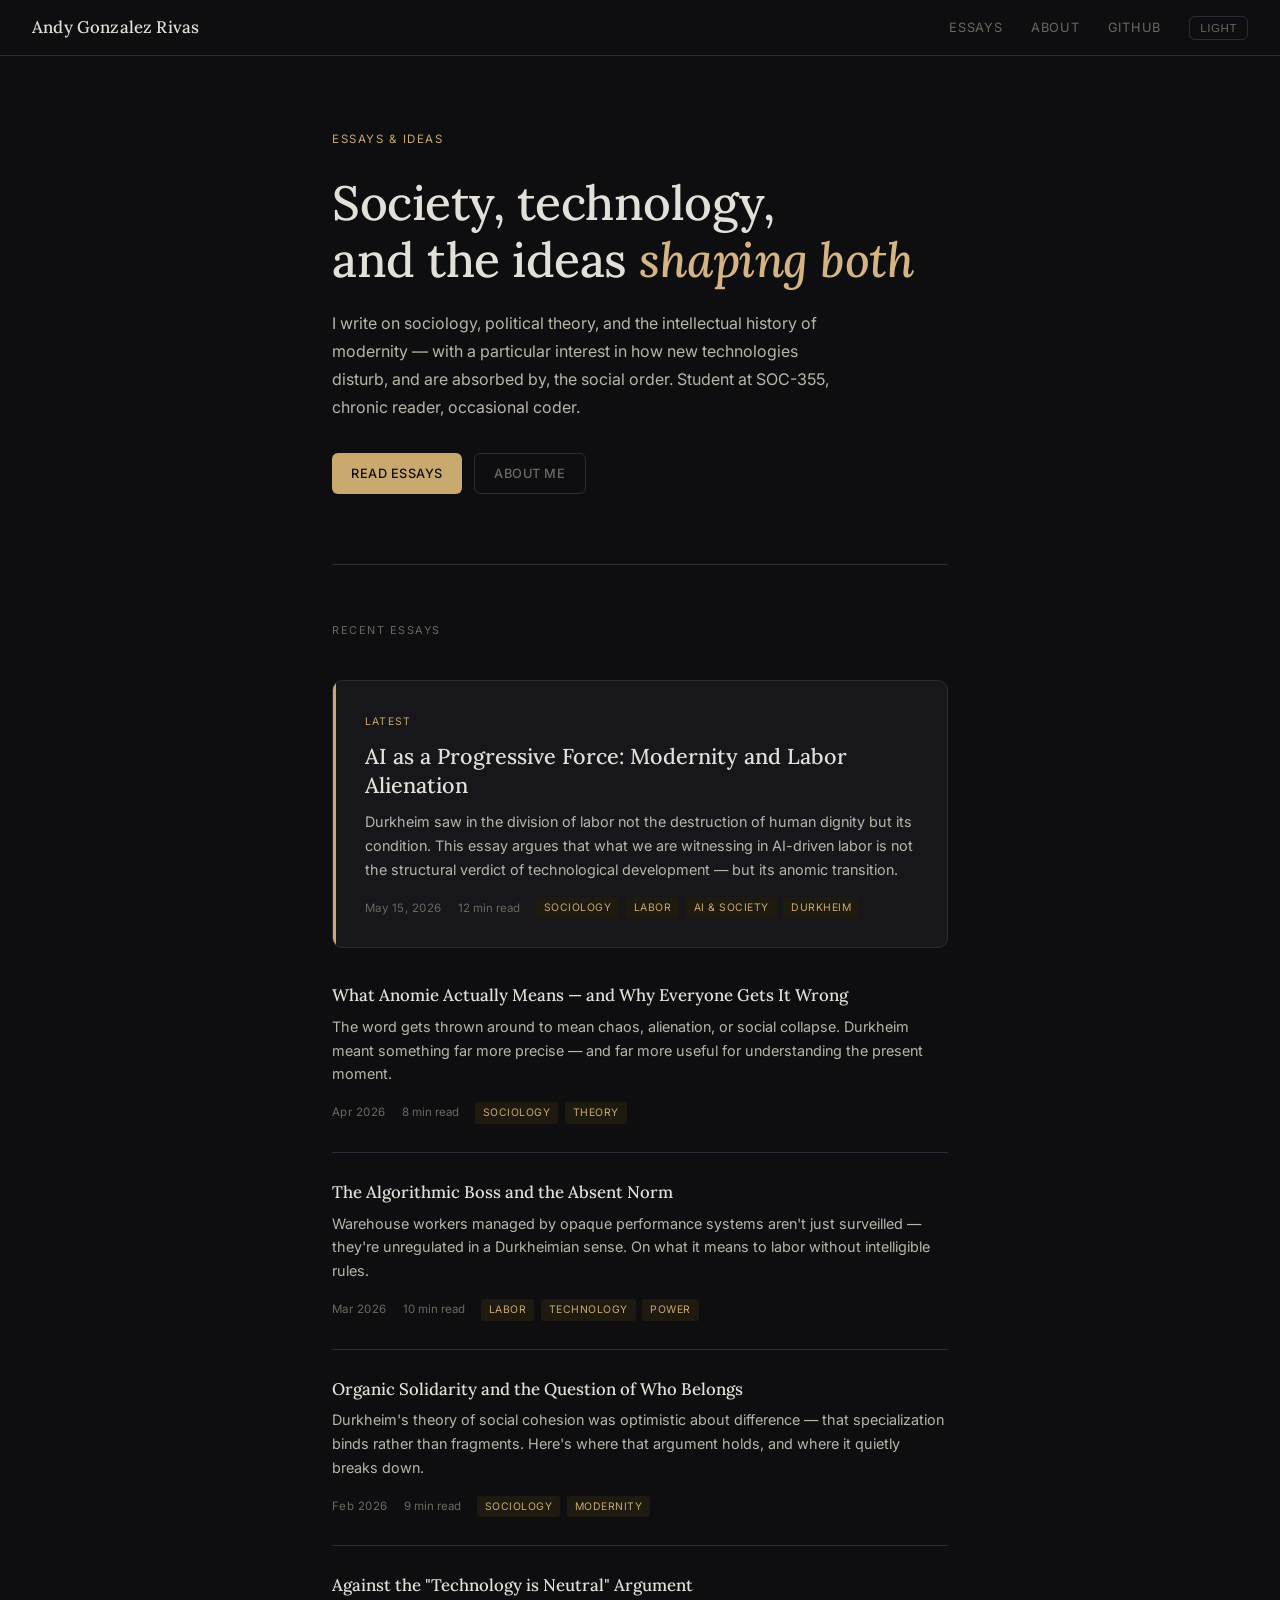
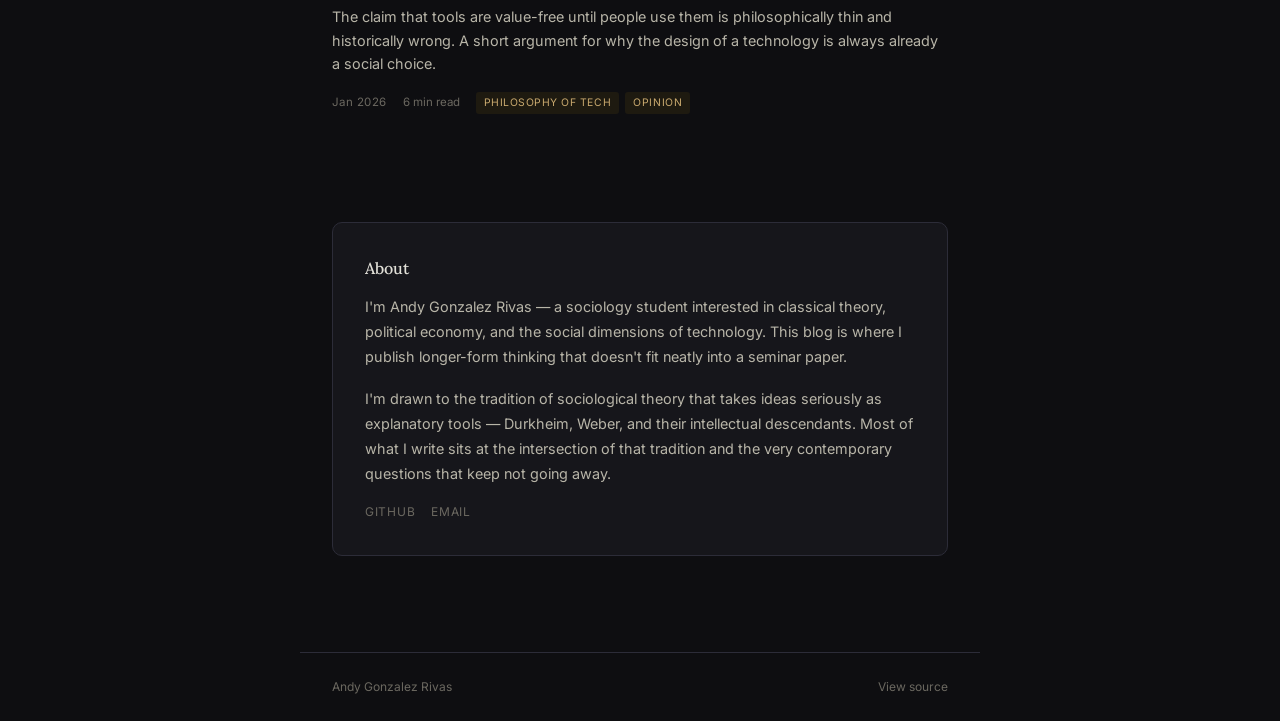
==== index.html @ 75cebf45 "Redesign: editorial humanities aesthetic with Lora serif, reading times, and updated content" ====
<!DOCTYPE html>
<html lang="en" data-theme="dark">
<head>
  <meta charset="UTF-8" />
  <meta name="viewport" content="width=device-width, initial-scale=1.0" />
  <title>Andy Gonzalez Rivas</title>
  <link rel="preconnect" href="https://fonts.googleapis.com" />
  <link href="https://fonts.googleapis.com/css2?family=Lora:ital,wght@0,400;0,500;0,600;1,400;1,500&family=Inter:wght@300;400;500;600&family=JetBrains+Mono:wght@400;500&display=swap" rel="stylesheet" />
  <style>
    :root[data-theme="dark"] {
      --bg: #0e0e11;
      --bg2: #16161b;
      --bg3: #1e1e25;
      --border: #2c2c38;
      --text: #e2e0d8;
      --text-secondary: #b8b5a8;
      --muted: #6b6860;
      --accent: #c9a96e;
      --accent2: #d4b483;
      --tag-bg: #1e1a10;
      --tag-text: #c9a96e;
      --pullquote-border: #c9a96e;
    }
    :root[data-theme="light"] {
      --bg: #f7f5f0;
      --bg2: #ffffff;
      --bg3: #eeebe4;
      --border: #dedad0;
      --text: #1a1814;
      --text-secondary: #4a4640;
      --muted: #9a9488;
      --accent: #8b6914;
      --accent2: #a07c1e;
      --tag-bg: #f0e8d4;
      --tag-text: #8b6914;
      --pullquote-border: #8b6914;
    }

    *, *::before, *::after { box-sizing: border-box; margin: 0; padding: 0; }
    html { scroll-behavior: smooth; }

    body {
      background: var(--bg);
      color: var(--text);
      font-family: 'Inter', sans-serif;
      font-size: 15px;
      line-height: 1.7;
      transition: background 0.3s, color 0.3s;
    }

    a { color: var(--accent); text-decoration: none; }
    a:hover { text-decoration: underline; }

    /* NAV */
    nav {
      position: fixed; top: 0; left: 0; right: 0; z-index: 100;
      display: flex; align-items: center; justify-content: space-between;
      padding: 0 2rem;
      height: 56px;
      background: var(--bg);
      border-bottom: 1px solid var(--border);
    }
    .nav-logo {
      font-family: 'Lora', serif;
      font-size: 1.05rem;
      font-weight: 500;
      color: var(--text);
      letter-spacing: 0.01em;
    }
    .nav-links {
      display: flex; align-items: center; gap: 1.75rem;
    }
    .nav-links a {
      color: var(--muted);
      font-size: 0.8rem;
      letter-spacing: 0.06em;
      text-transform: uppercase;
      transition: color 0.2s;
    }
    .nav-links a:hover { color: var(--text); text-decoration: none; }
    .theme-toggle {
      background: none;
      border: 1px solid var(--border);
      color: var(--muted);
      border-radius: 6px;
      padding: 5px 10px;
      cursor: pointer;
      font-size: 0.72rem;
      letter-spacing: 0.05em;
      text-transform: uppercase;
      transition: all 0.2s;
    }
    .theme-toggle:hover { color: var(--text); border-color: var(--accent); }

    /* HERO */
    .hero {
      max-width: 680px;
      margin: 0 auto;
      padding: 130px 2rem 70px;
    }
    .hero-kicker {
      font-size: 0.72rem;
      letter-spacing: 0.14em;
      text-transform: uppercase;
      color: var(--accent);
      margin-bottom: 1.5rem;
    }
    .hero h1 {
      font-family: 'Lora', serif;
      font-size: clamp(2rem, 4.5vw, 3rem);
      font-weight: 500;
      line-height: 1.2;
      letter-spacing: -0.01em;
      margin-bottom: 1.25rem;
      color: var(--text);
    }
    .hero h1 em {
      font-style: italic;
      color: var(--accent2);
    }
    .hero-bio {
      font-size: 1rem;
      color: var(--text-secondary);
      line-height: 1.75;
      max-width: 520px;
      margin-bottom: 2rem;
    }
    .hero-actions { display: flex; gap: 0.75rem; flex-wrap: wrap; }
    .btn {
      display: inline-flex; align-items: center; gap: 0.4rem;
      padding: 0.55rem 1.2rem;
      border-radius: 6px;
      font-size: 0.8rem;
      font-weight: 500;
      letter-spacing: 0.04em;
      cursor: pointer;
      transition: all 0.2s;
      border: none;
      text-transform: uppercase;
    }
    .btn-primary {
      background: var(--accent);
      color: var(--bg);
    }
    .btn-primary:hover { opacity: 0.88; text-decoration: none; color: var(--bg); }
    .btn-ghost {
      background: transparent;
      color: var(--muted);
      border: 1px solid var(--border);
    }
    .btn-ghost:hover { color: var(--text); border-color: var(--accent); text-decoration: none; }

    /* RULE */
    .rule {
      max-width: 680px;
      margin: 0 auto;
      padding: 0 2rem;
    }
    .rule hr {
      border: none;
      border-top: 1px solid var(--border);
    }

    /* POSTS */
    .posts-section {
      max-width: 680px;
      margin: 0 auto;
      padding: 3.5rem 2rem 5rem;
    }
    .section-label {
      font-size: 0.68rem;
      letter-spacing: 0.14em;
      text-transform: uppercase;
      color: var(--muted);
      margin-bottom: 2.5rem;
    }

    /* FEATURED */
    .featured-post {
      border: 1px solid var(--border);
      border-radius: 10px;
      background: var(--bg2);
      padding: 2rem 2rem 1.75rem;
      margin-bottom: 0.5rem;
      position: relative;
      overflow: hidden;
      cursor: pointer;
      transition: border-color 0.2s;
    }
    .featured-post::after {
      content: '';
      position: absolute;
      left: 0; top: 0; bottom: 0;
      width: 3px;
      background: var(--accent);
      border-radius: 2px 0 0 2px;
    }
    .featured-post:hover { border-color: var(--accent); }
    .featured-kicker {
      font-size: 0.65rem;
      letter-spacing: 0.12em;
      text-transform: uppercase;
      color: var(--accent);
      margin-bottom: 0.75rem;
    }
    .featured-post .post-title {
      font-family: 'Lora', serif;
      font-size: 1.35rem;
      font-weight: 500;
      line-height: 1.35;
      color: var(--text);
      margin-bottom: 0.6rem;
    }
    .featured-post:hover .post-title { color: var(--accent2); }
    .post-excerpt {
      font-size: 0.9rem;
      color: var(--text-secondary);
      line-height: 1.65;
      margin-bottom: 1rem;
    }
    .post-meta {
      display: flex;
      align-items: center;
      gap: 1rem;
      flex-wrap: wrap;
    }
    .post-date {
      font-size: 0.72rem;
      color: var(--muted);
      letter-spacing: 0.04em;
    }
    .post-read-time {
      font-size: 0.72rem;
      color: var(--muted);
    }
    .post-tags { display: flex; gap: 0.4rem; flex-wrap: wrap; }
    .tag {
      font-size: 0.65rem;
      background: var(--tag-bg);
      color: var(--tag-text);
      padding: 2px 8px;
      border-radius: 3px;
      letter-spacing: 0.05em;
      text-transform: uppercase;
    }

    /* POST LIST */
    .post-list { display: flex; flex-direction: column; }
    .post-item {
      padding: 1.75rem 0;
      border-bottom: 1px solid var(--border);
      cursor: pointer;
      transition: none;
    }
    .post-item:last-child { border-bottom: none; }
    .post-item .post-title {
      font-family: 'Lora', serif;
      font-size: 1.05rem;
      font-weight: 500;
      color: var(--text);
      line-height: 1.4;
      margin-bottom: 0.45rem;
      transition: color 0.2s;
    }
    .post-item:hover .post-title { color: var(--accent); }

    /* ABOUT */
    .about-section {
      max-width: 680px;
      margin: 0 auto;
      padding: 0 2rem 6rem;
    }
    .about-card {
      background: var(--bg2);
      border: 1px solid var(--border);
      border-radius: 10px;
      padding: 2rem;
    }
    .about-card h3 {
      font-family: 'Lora', serif;
      font-size: 1rem;
      font-weight: 500;
      margin-bottom: 0.75rem;
    }
    .about-card p {
      font-size: 0.9rem;
      color: var(--text-secondary);
      line-height: 1.75;
      margin-bottom: 1rem;
    }
    .about-links { display: flex; gap: 1rem; flex-wrap: wrap; }
    .about-links a {
      font-size: 0.75rem;
      letter-spacing: 0.06em;
      text-transform: uppercase;
      color: var(--muted);
      transition: color 0.2s;
    }
    .about-links a:hover { color: var(--accent); text-decoration: none; }

    /* FOOTER */
    footer {
      border-top: 1px solid var(--border);
      padding: 1.5rem 2rem;
      max-width: 680px;
      margin: 0 auto;
      display: flex;
      justify-content: space-between;
      align-items: center;
      font-size: 0.75rem;
      color: var(--muted);
    }
    footer a { color: var(--muted); }
    footer a:hover { color: var(--accent); text-decoration: none; }

    @media (max-width: 560px) {
      .nav-links a[data-hide-sm] { display: none; }
      footer { flex-direction: column; gap: 0.5rem; text-align: center; }
    }
  </style>
</head>
<body>

<nav>
  <div class="nav-logo">Andy Gonzalez Rivas</div>
  <div class="nav-links">
    <a href="#essays">Essays</a>
    <a href="#about" data-hide-sm>About</a>
    <a href="https://github.com/andy00091" target="_blank" data-hide-sm>GitHub</a>
    <button class="theme-toggle" onclick="toggleTheme()">Light</button>
  </div>
</nav>

<main>
  <section class="hero">
    <div class="hero-kicker">Essays &amp; Ideas</div>
    <h1>Society, technology,<br>and the ideas <em>shaping both</em></h1>
    <p class="hero-bio">
      I write on sociology, political theory, and the intellectual history of modernity — with a particular interest in how new technologies disturb, and are absorbed by, the social order. Student at SOC-355, chronic reader, occasional coder.
    </p>
    <div class="hero-actions">
      <a href="#essays" class="btn btn-primary">Read essays</a>
      <a href="#about" class="btn btn-ghost">About me</a>
    </div>
  </section>

  <div class="rule"><hr></div>

  <section class="posts-section" id="essays">
    <div class="section-label">Recent essays</div>

    <div class="featured-post">
      <div class="featured-kicker">Latest</div>
      <div class="post-title">AI as a Progressive Force: Modernity and Labor Alienation</div>
      <p class="post-excerpt">
        Durkheim saw in the division of labor not the destruction of human dignity but its condition. This essay argues that what we are witnessing in AI-driven labor is not the structural verdict of technological development — but its anomic transition.
      </p>
      <div class="post-meta">
        <span class="post-date">May 15, 2026</span>
        <span class="post-read-time">12 min read</span>
        <div class="post-tags">
          <span class="tag">Sociology</span>
          <span class="tag">Labor</span>
          <span class="tag">AI &amp; Society</span>
          <span class="tag">Durkheim</span>
        </div>
      </div>
    </div>

    <div class="post-list">

      <div class="post-item">
        <div class="post-title">What Anomie Actually Means — and Why Everyone Gets It Wrong</div>
        <p class="post-excerpt">The word gets thrown around to mean chaos, alienation, or social collapse. Durkheim meant something far more precise — and far more useful for understanding the present moment.</p>
        <div class="post-meta">
          <span class="post-date">Apr 2026</span>
          <span class="post-read-time">8 min read</span>
          <div class="post-tags"><span class="tag">Sociology</span><span class="tag">Theory</span></div>
        </div>
      </div>

      <div class="post-item">
        <div class="post-title">The Algorithmic Boss and the Absent Norm</div>
        <p class="post-excerpt">Warehouse workers managed by opaque performance systems aren't just surveilled — they're unregulated in a Durkheimian sense. On what it means to labor without intelligible rules.</p>
        <div class="post-meta">
          <span class="post-date">Mar 2026</span>
          <span class="post-read-time">10 min read</span>
          <div class="post-tags"><span class="tag">Labor</span><span class="tag">Technology</span><span class="tag">Power</span></div>
        </div>
      </div>

      <div class="post-item">
        <div class="post-title">Organic Solidarity and the Question of Who Belongs</div>
        <p class="post-excerpt">Durkheim's theory of social cohesion was optimistic about difference — that specialization binds rather than fragments. Here's where that argument holds, and where it quietly breaks down.</p>
        <div class="post-meta">
          <span class="post-date">Feb 2026</span>
          <span class="post-read-time">9 min read</span>
          <div class="post-tags"><span class="tag">Sociology</span><span class="tag">Modernity</span></div>
        </div>
      </div>

      <div class="post-item">
        <div class="post-title">Against the "Technology is Neutral" Argument</div>
        <p class="post-excerpt">The claim that tools are value-free until people use them is philosophically thin and historically wrong. A short argument for why the design of a technology is always already a social choice.</p>
        <div class="post-meta">
          <span class="post-date">Jan 2026</span>
          <span class="post-read-time">6 min read</span>
          <div class="post-tags"><span class="tag">Philosophy of Tech</span><span class="tag">Opinion</span></div>
        </div>
      </div>

    </div>
  </section>

  <section class="about-section" id="about">
    <div class="about-card">
      <h3>About</h3>
      <p>
        I'm Andy Gonzalez Rivas — a sociology student interested in classical theory, political economy, and the social dimensions of technology. This blog is where I publish longer-form thinking that doesn't fit neatly into a seminar paper.
      </p>
      <p>
        I'm drawn to the tradition of sociological theory that takes ideas seriously as explanatory tools — Durkheim, Weber, and their intellectual descendants. Most of what I write sits at the intersection of that tradition and the very contemporary questions that keep not going away.
      </p>
      <div class="about-links">
        <a href="https://github.com/andy00091" target="_blank">GitHub</a>
        <a href="mailto:aglzrivas@gmail.com">Email</a>
      </div>
    </div>
  </section>
</main>

<footer>
  <span>Andy Gonzalez Rivas</span>
  <a href="https://github.com/andy00091/andy00091.github.io" target="_blank">View source</a>
</footer>

<script>
  function toggleTheme() {
    const root = document.documentElement;
    const next = root.getAttribute('data-theme') === 'dark' ? 'light' : 'dark';
    root.setAttribute('data-theme', next);
    document.querySelector('.theme-toggle').textContent = next === 'dark' ? 'Light' : 'Dark';
    localStorage.setItem('theme', next);
  }
  const saved = localStorage.getItem('theme');
  if (saved) {
    document.documentElement.setAttribute('data-theme', saved);
    document.querySelector('.theme-toggle').textContent = saved === 'dark' ? 'Light' : 'Dark';
  }
</script>
</body>
</html>
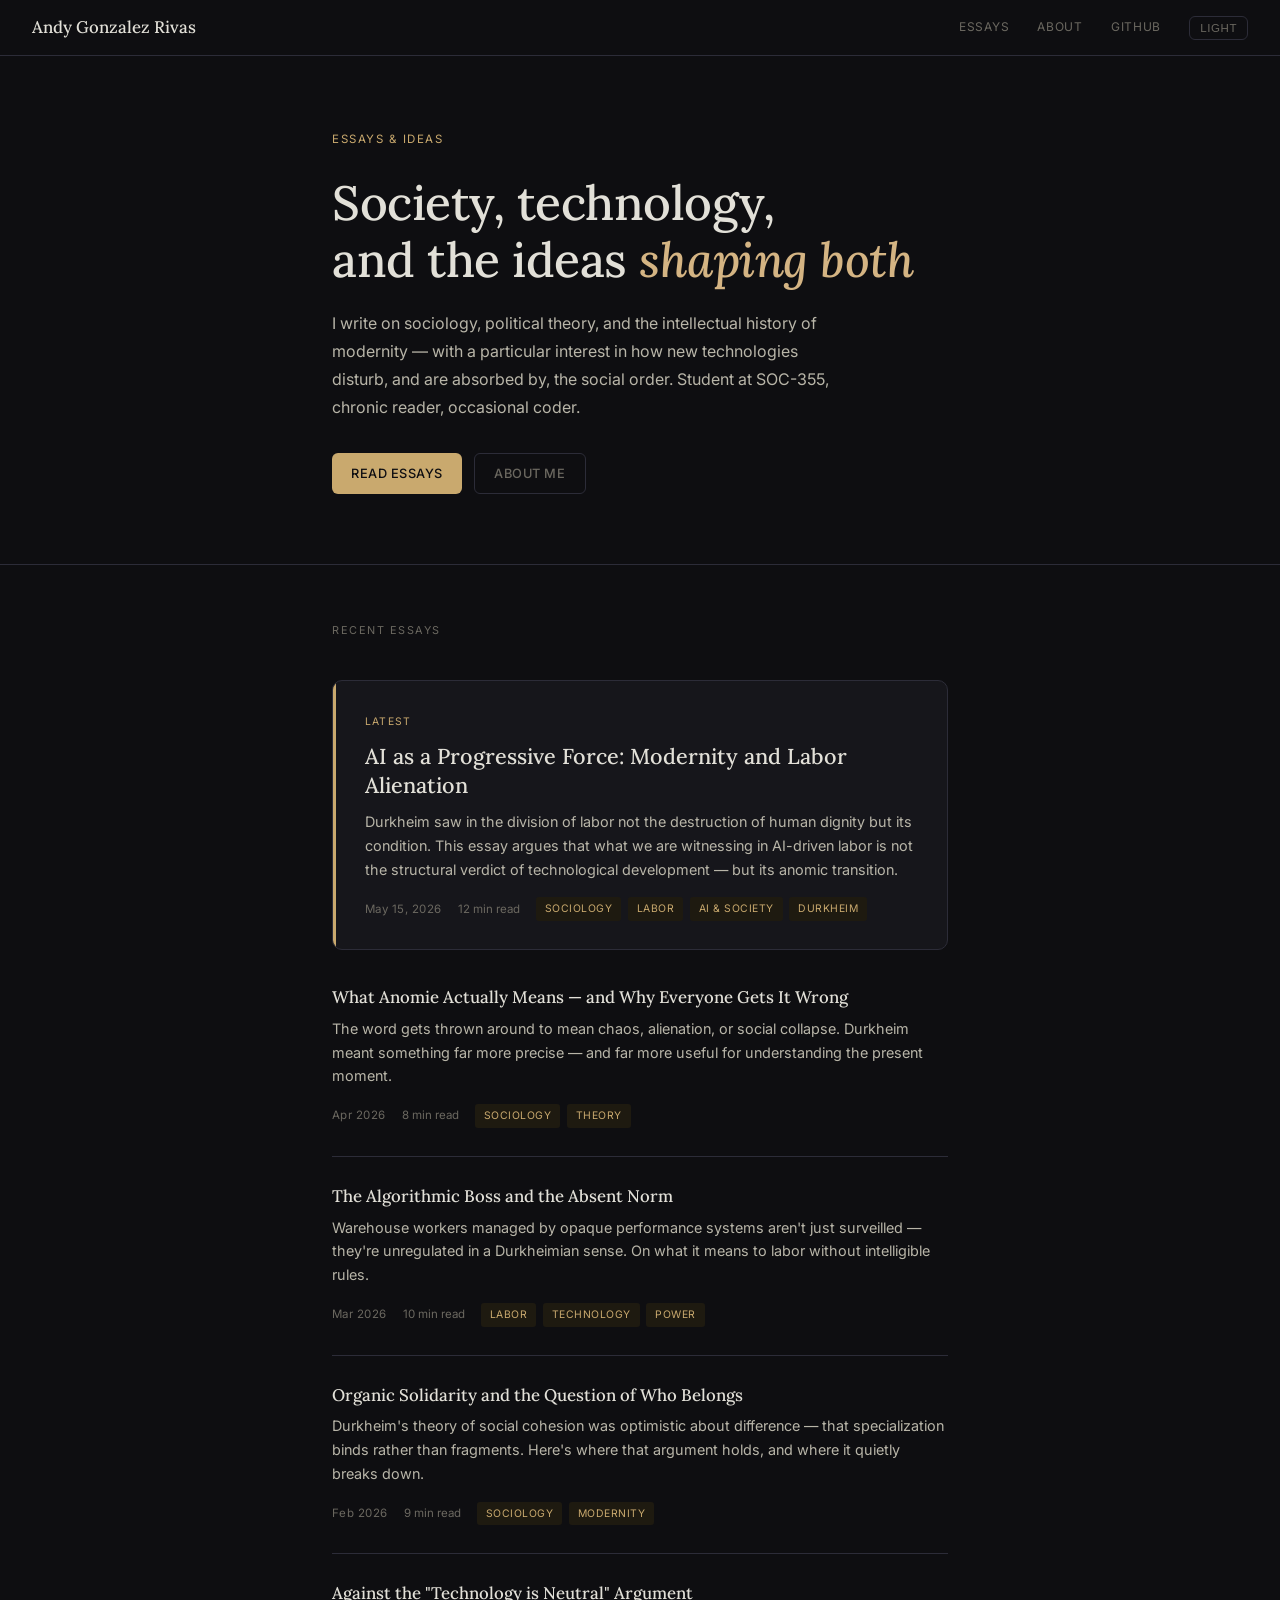
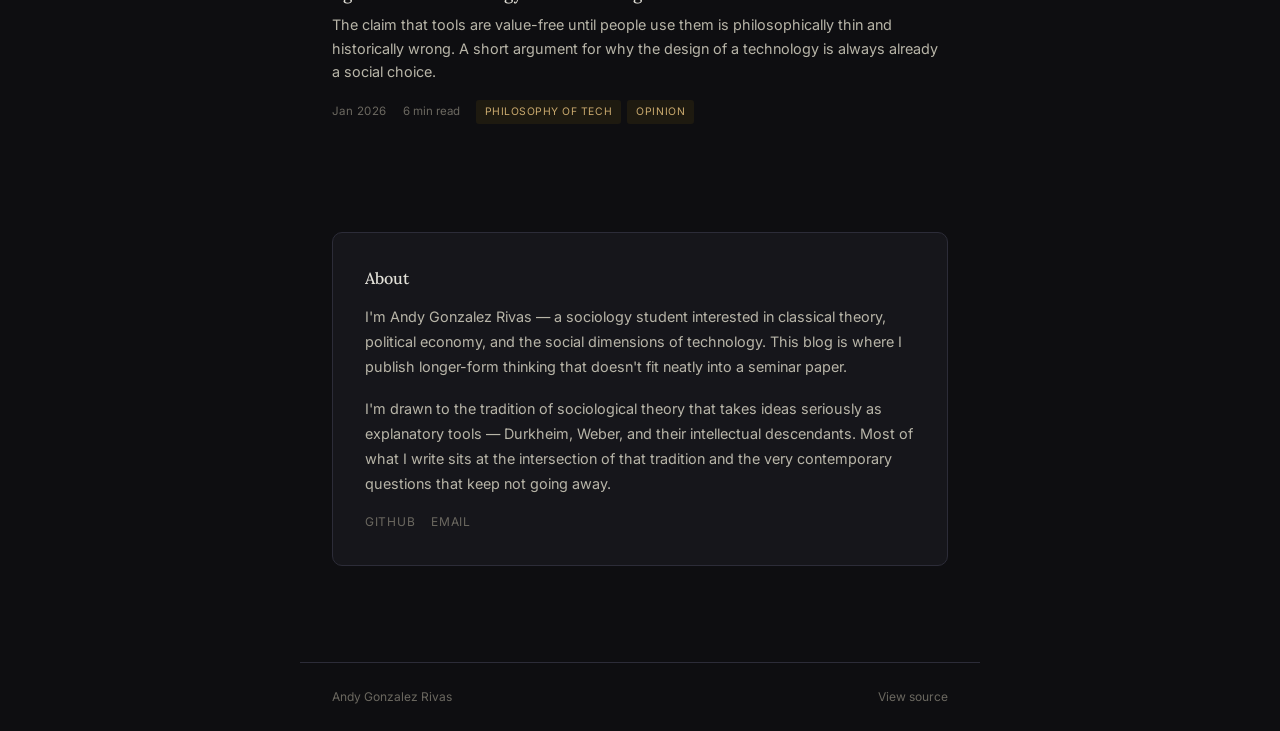
==== commit 1ab00a7b: "Extract shared style.css; remove inline styles from all pages" ====
--- a/index.html
+++ b/index.html
@@ -1,323 +1,12 @@
-<!DOCTYPE html>
+﻿<!DOCTYPE html>
 <html lang="en" data-theme="dark">
 <head>
   <meta charset="UTF-8" />
   <meta name="viewport" content="width=device-width, initial-scale=1.0" />
   <title>Andy Gonzalez Rivas</title>
   <link rel="preconnect" href="https://fonts.googleapis.com" />
-  <link href="https://fonts.googleapis.com/css2?family=Lora:ital,wght@0,400;0,500;0,600;1,400;1,500&family=Inter:wght@300;400;500;600&family=JetBrains+Mono:wght@400;500&display=swap" rel="stylesheet" />
-  <style>
-    :root[data-theme="dark"] {
-      --bg: #0e0e11;
-      --bg2: #16161b;
-      --bg3: #1e1e25;
-      --border: #2c2c38;
-      --text: #e2e0d8;
-      --text-secondary: #b8b5a8;
-      --muted: #6b6860;
-      --accent: #c9a96e;
-      --accent2: #d4b483;
-      --tag-bg: #1e1a10;
-      --tag-text: #c9a96e;
-      --pullquote-border: #c9a96e;
-    }
-    :root[data-theme="light"] {
-      --bg: #f7f5f0;
-      --bg2: #ffffff;
-      --bg3: #eeebe4;
-      --border: #dedad0;
-      --text: #1a1814;
-      --text-secondary: #4a4640;
-      --muted: #9a9488;
-      --accent: #8b6914;
-      --accent2: #a07c1e;
-      --tag-bg: #f0e8d4;
-      --tag-text: #8b6914;
-      --pullquote-border: #8b6914;
-    }
-
-    *, *::before, *::after { box-sizing: border-box; margin: 0; padding: 0; }
-    html { scroll-behavior: smooth; }
-
-    body {
-      background: var(--bg);
-      color: var(--text);
-      font-family: 'Inter', sans-serif;
-      font-size: 15px;
-      line-height: 1.7;
-      transition: background 0.3s, color 0.3s;
-    }
-
-    a { color: var(--accent); text-decoration: none; }
-    a:hover { text-decoration: underline; }
-
-    /* NAV */
-    nav {
-      position: fixed; top: 0; left: 0; right: 0; z-index: 100;
-      display: flex; align-items: center; justify-content: space-between;
-      padding: 0 2rem;
-      height: 56px;
-      background: var(--bg);
-      border-bottom: 1px solid var(--border);
-    }
-    .nav-logo {
-      font-family: 'Lora', serif;
-      font-size: 1.05rem;
-      font-weight: 500;
-      color: var(--text);
-      letter-spacing: 0.01em;
-    }
-    .nav-links {
-      display: flex; align-items: center; gap: 1.75rem;
-    }
-    .nav-links a {
-      color: var(--muted);
-      font-size: 0.8rem;
-      letter-spacing: 0.06em;
-      text-transform: uppercase;
-      transition: color 0.2s;
-    }
-    .nav-links a:hover { color: var(--text); text-decoration: none; }
-    .theme-toggle {
-      background: none;
-      border: 1px solid var(--border);
-      color: var(--muted);
-      border-radius: 6px;
-      padding: 5px 10px;
-      cursor: pointer;
-      font-size: 0.72rem;
-      letter-spacing: 0.05em;
-      text-transform: uppercase;
-      transition: all 0.2s;
-    }
-    .theme-toggle:hover { color: var(--text); border-color: var(--accent); }
-
-    /* HERO */
-    .hero {
-      max-width: 680px;
-      margin: 0 auto;
-      padding: 130px 2rem 70px;
-    }
-    .hero-kicker {
-      font-size: 0.72rem;
-      letter-spacing: 0.14em;
-      text-transform: uppercase;
-      color: var(--accent);
-      margin-bottom: 1.5rem;
-    }
-    .hero h1 {
-      font-family: 'Lora', serif;
-      font-size: clamp(2rem, 4.5vw, 3rem);
-      font-weight: 500;
-      line-height: 1.2;
-      letter-spacing: -0.01em;
-      margin-bottom: 1.25rem;
-      color: var(--text);
-    }
-    .hero h1 em {
-      font-style: italic;
-      color: var(--accent2);
-    }
-    .hero-bio {
-      font-size: 1rem;
-      color: var(--text-secondary);
-      line-height: 1.75;
-      max-width: 520px;
-      margin-bottom: 2rem;
-    }
-    .hero-actions { display: flex; gap: 0.75rem; flex-wrap: wrap; }
-    .btn {
-      display: inline-flex; align-items: center; gap: 0.4rem;
-      padding: 0.55rem 1.2rem;
-      border-radius: 6px;
-      font-size: 0.8rem;
-      font-weight: 500;
-      letter-spacing: 0.04em;
-      cursor: pointer;
-      transition: all 0.2s;
-      border: none;
-      text-transform: uppercase;
-    }
-    .btn-primary {
-      background: var(--accent);
-      color: var(--bg);
-    }
-    .btn-primary:hover { opacity: 0.88; text-decoration: none; color: var(--bg); }
-    .btn-ghost {
-      background: transparent;
-      color: var(--muted);
-      border: 1px solid var(--border);
-    }
-    .btn-ghost:hover { color: var(--text); border-color: var(--accent); text-decoration: none; }
-
-    /* RULE */
-    .rule {
-      max-width: 680px;
-      margin: 0 auto;
-      padding: 0 2rem;
-    }
-    .rule hr {
-      border: none;
-      border-top: 1px solid var(--border);
-    }
-
-    /* POSTS */
-    .posts-section {
-      max-width: 680px;
-      margin: 0 auto;
-      padding: 3.5rem 2rem 5rem;
-    }
-    .section-label {
-      font-size: 0.68rem;
-      letter-spacing: 0.14em;
-      text-transform: uppercase;
-      color: var(--muted);
-      margin-bottom: 2.5rem;
-    }
-
-    /* FEATURED */
-    .featured-post {
-      border: 1px solid var(--border);
-      border-radius: 10px;
-      background: var(--bg2);
-      padding: 2rem 2rem 1.75rem;
-      margin-bottom: 0.5rem;
-      position: relative;
-      overflow: hidden;
-      cursor: pointer;
-      transition: border-color 0.2s;
-    }
-    .featured-post::after {
-      content: '';
-      position: absolute;
-      left: 0; top: 0; bottom: 0;
-      width: 3px;
-      background: var(--accent);
-      border-radius: 2px 0 0 2px;
-    }
-    .featured-post:hover { border-color: var(--accent); }
-    .featured-kicker {
-      font-size: 0.65rem;
-      letter-spacing: 0.12em;
-      text-transform: uppercase;
-      color: var(--accent);
-      margin-bottom: 0.75rem;
-    }
-    .featured-post .post-title {
-      font-family: 'Lora', serif;
-      font-size: 1.35rem;
-      font-weight: 500;
-      line-height: 1.35;
-      color: var(--text);
-      margin-bottom: 0.6rem;
-    }
-    .featured-post:hover .post-title { color: var(--accent2); }
-    .post-excerpt {
-      font-size: 0.9rem;
-      color: var(--text-secondary);
-      line-height: 1.65;
-      margin-bottom: 1rem;
-    }
-    .post-meta {
-      display: flex;
-      align-items: center;
-      gap: 1rem;
-      flex-wrap: wrap;
-    }
-    .post-date {
-      font-size: 0.72rem;
-      color: var(--muted);
-      letter-spacing: 0.04em;
-    }
-    .post-read-time {
-      font-size: 0.72rem;
-      color: var(--muted);
-    }
-    .post-tags { display: flex; gap: 0.4rem; flex-wrap: wrap; }
-    .tag {
-      font-size: 0.65rem;
-      background: var(--tag-bg);
-      color: var(--tag-text);
-      padding: 2px 8px;
-      border-radius: 3px;
-      letter-spacing: 0.05em;
-      text-transform: uppercase;
-    }
-
-    /* POST LIST */
-    .post-list { display: flex; flex-direction: column; }
-    .post-item {
-      padding: 1.75rem 0;
-      border-bottom: 1px solid var(--border);
-      cursor: pointer;
-      transition: none;
-    }
-    .post-item:last-child { border-bottom: none; }
-    .post-item .post-title {
-      font-family: 'Lora', serif;
-      font-size: 1.05rem;
-      font-weight: 500;
-      color: var(--text);
-      line-height: 1.4;
-      margin-bottom: 0.45rem;
-      transition: color 0.2s;
-    }
-    .post-item:hover .post-title { color: var(--accent); }
-
-    /* ABOUT */
-    .about-section {
-      max-width: 680px;
-      margin: 0 auto;
-      padding: 0 2rem 6rem;
-    }
-    .about-card {
-      background: var(--bg2);
-      border: 1px solid var(--border);
-      border-radius: 10px;
-      padding: 2rem;
-    }
-    .about-card h3 {
-      font-family: 'Lora', serif;
-      font-size: 1rem;
-      font-weight: 500;
-      margin-bottom: 0.75rem;
-    }
-    .about-card p {
-      font-size: 0.9rem;
-      color: var(--text-secondary);
-      line-height: 1.75;
-      margin-bottom: 1rem;
-    }
-    .about-links { display: flex; gap: 1rem; flex-wrap: wrap; }
-    .about-links a {
-      font-size: 0.75rem;
-      letter-spacing: 0.06em;
-      text-transform: uppercase;
-      color: var(--muted);
-      transition: color 0.2s;
-    }
-    .about-links a:hover { color: var(--accent); text-decoration: none; }
-
-    /* FOOTER */
-    footer {
-      border-top: 1px solid var(--border);
-      padding: 1.5rem 2rem;
-      max-width: 680px;
-      margin: 0 auto;
-      display: flex;
-      justify-content: space-between;
-      align-items: center;
-      font-size: 0.75rem;
-      color: var(--muted);
-    }
-    footer a { color: var(--muted); }
-    footer a:hover { color: var(--accent); text-decoration: none; }
-
-    @media (max-width: 560px) {
-      .nav-links a[data-hide-sm] { display: none; }
-      footer { flex-direction: column; gap: 0.5rem; text-align: center; }
-    }
-  </style>
+  <link href="https://fonts.googleapis.com/css2?family=Lora:ital,wght@0,400;0,500;0,600;1,400;1,500&family=Inter:wght@300;400;500;600&display=swap" rel="stylesheet" />
+  <link rel="stylesheet" href="style.css" />
 </head>
 <body>
 
@@ -349,7 +38,7 @@
   <section class="posts-section" id="essays">
     <div class="section-label">Recent essays</div>
 
-    <div class="featured-post">
+    <div class="featured-post" onclick="location.href='posts/ai-progressive-force-durkheim.html'">
       <div class="featured-kicker">Latest</div>
       <div class="post-title">AI as a Progressive Force: Modernity and Labor Alienation</div>
       <p class="post-excerpt">
--- a/style.css
+++ b/style.css
@@ -0,0 +1,458 @@
+/* ============================================================
+   Tokens
+   ============================================================ */
+:root[data-theme="dark"] {
+  --bg: #0e0e11;
+  --bg2: #16161b;
+  --bg3: #1e1e25;
+  --border: #2c2c38;
+  --text: #e2e0d8;
+  --text-secondary: #b8b5a8;
+  --muted: #6b6860;
+  --accent: #c9a96e;
+  --accent2: #d4b483;
+  --tag-bg: #1e1a10;
+  --tag-text: #c9a96e;
+}
+:root[data-theme="light"] {
+  --bg: #f7f5f0;
+  --bg2: #ffffff;
+  --bg3: #eeebe4;
+  --border: #dedad0;
+  --text: #1a1814;
+  --text-secondary: #4a4640;
+  --muted: #9a9488;
+  --accent: #8b6914;
+  --accent2: #a07c1e;
+  --tag-bg: #f0e8d4;
+  --tag-text: #8b6914;
+}
+
+/* ============================================================
+   Reset & base
+   ============================================================ */
+*, *::before, *::after { box-sizing: border-box; margin: 0; padding: 0; }
+html { scroll-behavior: smooth; }
+
+body {
+  background: var(--bg);
+  color: var(--text);
+  font-family: 'Inter', sans-serif;
+  font-size: 15px;
+  line-height: 1.7;
+  transition: background 0.3s, color 0.3s;
+}
+
+a { color: var(--accent); text-decoration: none; }
+a:hover { text-decoration: underline; }
+
+/* ============================================================
+   Nav
+   ============================================================ */
+nav {
+  position: fixed; top: 0; left: 0; right: 0; z-index: 100;
+  display: flex; align-items: center; justify-content: space-between;
+  padding: 0 2rem;
+  height: 56px;
+  background: var(--bg);
+  border-bottom: 1px solid var(--border);
+}
+.nav-logo {
+  font-family: 'Lora', serif;
+  font-size: 1.05rem;
+  font-weight: 500;
+  color: var(--text);
+}
+.nav-logo a { color: inherit; }
+.nav-logo a:hover { text-decoration: none; opacity: 0.75; }
+
+.nav-links {
+  display: flex; align-items: center; gap: 1.75rem;
+}
+.nav-links a,
+.nav-back {
+  font-size: 0.75rem;
+  letter-spacing: 0.06em;
+  text-transform: uppercase;
+  color: var(--muted);
+  transition: color 0.2s;
+}
+.nav-links a:hover,
+.nav-back:hover { color: var(--accent); text-decoration: none; }
+
+.nav-right { display: flex; align-items: center; gap: 1.25rem; }
+
+.theme-toggle {
+  background: none;
+  border: 1px solid var(--border);
+  color: var(--muted);
+  border-radius: 6px;
+  padding: 5px 10px;
+  cursor: pointer;
+  font-size: 0.72rem;
+  letter-spacing: 0.05em;
+  text-transform: uppercase;
+  transition: all 0.2s;
+}
+.theme-toggle:hover { color: var(--text); border-color: var(--accent); }
+
+/* ============================================================
+   Shared primitives
+   ============================================================ */
+.tag {
+  font-size: 0.65rem;
+  background: var(--tag-bg);
+  color: var(--tag-text);
+  padding: 3px 9px;
+  border-radius: 3px;
+  letter-spacing: 0.05em;
+  text-transform: uppercase;
+}
+
+.section-label,
+.article-kicker-plain {
+  font-size: 0.68rem;
+  letter-spacing: 0.14em;
+  text-transform: uppercase;
+  color: var(--muted);
+  margin-bottom: 2.5rem;
+}
+
+.btn {
+  display: inline-flex; align-items: center; gap: 0.4rem;
+  padding: 0.55rem 1.2rem;
+  border-radius: 6px;
+  font-size: 0.8rem;
+  font-weight: 500;
+  letter-spacing: 0.04em;
+  cursor: pointer;
+  transition: all 0.2s;
+  border: none;
+  text-transform: uppercase;
+}
+.btn-primary { background: var(--accent); color: var(--bg); }
+.btn-primary:hover { opacity: 0.88; text-decoration: none; color: var(--bg); }
+.btn-ghost { background: transparent; color: var(--muted); border: 1px solid var(--border); }
+.btn-ghost:hover { color: var(--text); border-color: var(--accent); text-decoration: none; }
+
+.rule hr { border: none; border-top: 1px solid var(--border); }
+
+/* ============================================================
+   Footer
+   ============================================================ */
+footer {
+  border-top: 1px solid var(--border);
+  padding: 1.5rem 2rem;
+  max-width: 680px;
+  margin: 0 auto;
+  display: flex;
+  justify-content: space-between;
+  font-size: 0.75rem;
+  color: var(--muted);
+}
+footer a { color: var(--muted); }
+footer a:hover { color: var(--accent); text-decoration: none; }
+
+/* ============================================================
+   Index — Hero
+   ============================================================ */
+.hero {
+  max-width: 680px;
+  margin: 0 auto;
+  padding: 130px 2rem 70px;
+}
+.hero-kicker {
+  font-size: 0.72rem;
+  letter-spacing: 0.14em;
+  text-transform: uppercase;
+  color: var(--accent);
+  margin-bottom: 1.5rem;
+}
+.hero h1 {
+  font-family: 'Lora', serif;
+  font-size: clamp(2rem, 4.5vw, 3rem);
+  font-weight: 500;
+  line-height: 1.2;
+  letter-spacing: -0.01em;
+  margin-bottom: 1.25rem;
+  color: var(--text);
+}
+.hero h1 em { font-style: italic; color: var(--accent2); }
+.hero-bio {
+  font-size: 1rem;
+  color: var(--text-secondary);
+  line-height: 1.75;
+  max-width: 520px;
+  margin-bottom: 2rem;
+}
+.hero-actions { display: flex; gap: 0.75rem; flex-wrap: wrap; }
+
+/* ============================================================
+   Index — Posts
+   ============================================================ */
+.posts-section {
+  max-width: 680px;
+  margin: 0 auto;
+  padding: 3.5rem 2rem 5rem;
+}
+
+.featured-post {
+  border: 1px solid var(--border);
+  border-radius: 10px;
+  background: var(--bg2);
+  padding: 2rem 2rem 1.75rem;
+  margin-bottom: 0.5rem;
+  position: relative;
+  overflow: hidden;
+  cursor: pointer;
+  transition: border-color 0.2s;
+}
+.featured-post::after {
+  content: '';
+  position: absolute;
+  left: 0; top: 0; bottom: 0;
+  width: 3px;
+  background: var(--accent);
+  border-radius: 2px 0 0 2px;
+}
+.featured-post:hover { border-color: var(--accent); }
+.featured-kicker {
+  font-size: 0.65rem;
+  letter-spacing: 0.12em;
+  text-transform: uppercase;
+  color: var(--accent);
+  margin-bottom: 0.75rem;
+}
+.featured-post .post-title {
+  font-family: 'Lora', serif;
+  font-size: 1.35rem;
+  font-weight: 500;
+  line-height: 1.35;
+  color: var(--text);
+  margin-bottom: 0.6rem;
+}
+.featured-post:hover .post-title { color: var(--accent2); }
+
+.post-list { display: flex; flex-direction: column; }
+.post-item {
+  padding: 1.75rem 0;
+  border-bottom: 1px solid var(--border);
+  cursor: pointer;
+}
+.post-item:last-child { border-bottom: none; }
+.post-item .post-title {
+  font-family: 'Lora', serif;
+  font-size: 1.05rem;
+  font-weight: 500;
+  color: var(--text);
+  line-height: 1.4;
+  margin-bottom: 0.45rem;
+  transition: color 0.2s;
+}
+.post-item:hover .post-title { color: var(--accent); }
+
+.post-excerpt {
+  font-size: 0.9rem;
+  color: var(--text-secondary);
+  line-height: 1.65;
+  margin-bottom: 1rem;
+}
+.post-meta {
+  display: flex;
+  align-items: center;
+  gap: 1rem;
+  flex-wrap: wrap;
+}
+.post-date { font-size: 0.72rem; color: var(--muted); letter-spacing: 0.04em; }
+.post-read-time { font-size: 0.72rem; color: var(--muted); }
+.post-tags { display: flex; gap: 0.4rem; flex-wrap: wrap; }
+
+/* ============================================================
+   Index — About
+   ============================================================ */
+.about-section {
+  max-width: 680px;
+  margin: 0 auto;
+  padding: 0 2rem 6rem;
+}
+.about-card {
+  background: var(--bg2);
+  border: 1px solid var(--border);
+  border-radius: 10px;
+  padding: 2rem;
+}
+.about-card h3 {
+  font-family: 'Lora', serif;
+  font-size: 1rem;
+  font-weight: 500;
+  margin-bottom: 0.75rem;
+}
+.about-card p {
+  font-size: 0.9rem;
+  color: var(--text-secondary);
+  line-height: 1.75;
+  margin-bottom: 1rem;
+}
+.about-links { display: flex; gap: 1rem; flex-wrap: wrap; }
+.about-links a {
+  font-size: 0.75rem;
+  letter-spacing: 0.06em;
+  text-transform: uppercase;
+  color: var(--muted);
+  transition: color 0.2s;
+}
+.about-links a:hover { color: var(--accent); text-decoration: none; }
+
+/* ============================================================
+   Post page — Article
+   ============================================================ */
+.article-wrapper {
+  max-width: 680px;
+  margin: 0 auto;
+  padding: 100px 2rem 6rem;
+}
+
+.article-header {
+  margin-bottom: 3rem;
+  padding-bottom: 2rem;
+  border-bottom: 1px solid var(--border);
+}
+.article-kicker {
+  font-size: 0.68rem;
+  letter-spacing: 0.14em;
+  text-transform: uppercase;
+  color: var(--accent);
+  margin-bottom: 1.25rem;
+  display: flex;
+  align-items: center;
+  gap: 0.75rem;
+}
+.article-kicker::before {
+  content: '';
+  display: inline-block;
+  width: 24px;
+  height: 1px;
+  background: var(--accent);
+}
+.article-title {
+  font-family: 'Lora', serif;
+  font-size: clamp(1.6rem, 4vw, 2.2rem);
+  font-weight: 500;
+  line-height: 1.25;
+  letter-spacing: -0.01em;
+  color: var(--text);
+  margin-bottom: 1.25rem;
+}
+.article-subtitle {
+  font-family: 'Lora', serif;
+  font-size: 1.05rem;
+  font-style: italic;
+  color: var(--text-secondary);
+  line-height: 1.6;
+  margin-bottom: 1.75rem;
+}
+.article-byline {
+  display: flex;
+  align-items: center;
+  gap: 1.25rem;
+  flex-wrap: wrap;
+}
+.byline-author { font-size: 0.85rem; font-weight: 500; color: var(--text); }
+.byline-meta { display: flex; gap: 1rem; align-items: center; }
+.byline-meta span { font-size: 0.78rem; color: var(--muted); }
+.byline-meta .dot { opacity: 0.4; }
+.article-tags { display: flex; gap: 0.4rem; flex-wrap: wrap; margin-top: 1.25rem; }
+
+.article-body {
+  font-family: 'Lora', serif;
+  font-size: 1.0625rem;
+  line-height: 1.85;
+  color: var(--text);
+}
+.article-body p { margin-bottom: 1.6rem; }
+.article-body p:first-child::first-letter {
+  font-size: 3.5rem;
+  font-weight: 600;
+  line-height: 0.85;
+  float: left;
+  margin-right: 0.1em;
+  margin-top: 0.08em;
+  color: var(--accent);
+  font-family: 'Lora', serif;
+}
+.article-body h2 {
+  font-family: 'Lora', serif;
+  font-size: 1.25rem;
+  font-weight: 600;
+  color: var(--text);
+  margin: 2.5rem 0 1rem;
+  line-height: 1.35;
+}
+.article-body blockquote {
+  border-left: 3px solid var(--accent);
+  margin: 2rem 0;
+  padding: 0.25rem 0 0.25rem 1.5rem;
+  font-style: italic;
+  color: var(--text-secondary);
+}
+.article-body cite {
+  display: block;
+  font-style: normal;
+  font-size: 0.8rem;
+  color: var(--muted);
+  margin-top: 0.5rem;
+  font-family: 'Inter', sans-serif;
+  letter-spacing: 0.02em;
+}
+
+.article-sources {
+  margin-top: 3.5rem;
+  padding-top: 2rem;
+  border-top: 1px solid var(--border);
+}
+.sources-label {
+  font-family: 'Inter', sans-serif;
+  font-size: 0.68rem;
+  letter-spacing: 0.14em;
+  text-transform: uppercase;
+  color: var(--muted);
+  margin-bottom: 1.25rem;
+}
+.sources-list { list-style: none; display: flex; flex-direction: column; gap: 0.75rem; }
+.sources-list li {
+  font-family: 'Inter', sans-serif;
+  font-size: 0.85rem;
+  color: var(--text-secondary);
+  line-height: 1.6;
+  padding-left: 1.25rem;
+  position: relative;
+}
+.sources-list li::before { content: '—'; position: absolute; left: 0; color: var(--muted); }
+.sources-list a { color: var(--accent); word-break: break-all; }
+
+.post-nav {
+  margin-top: 3.5rem;
+  padding-top: 2rem;
+  border-top: 1px solid var(--border);
+  display: flex;
+  justify-content: space-between;
+  align-items: center;
+}
+.post-nav a {
+  font-size: 0.78rem;
+  letter-spacing: 0.06em;
+  text-transform: uppercase;
+  color: var(--muted);
+  transition: color 0.2s;
+}
+.post-nav a:hover { color: var(--accent); text-decoration: none; }
+
+/* ============================================================
+   Responsive
+   ============================================================ */
+@media (max-width: 560px) {
+  nav { padding: 0 1.25rem; }
+  .hero, .posts-section, .about-section, .rule, .article-wrapper { padding-left: 1.25rem; padding-right: 1.25rem; }
+  .article-body p:first-child::first-letter { font-size: 2.8rem; }
+  footer { flex-direction: column; gap: 0.5rem; text-align: center; }
+}
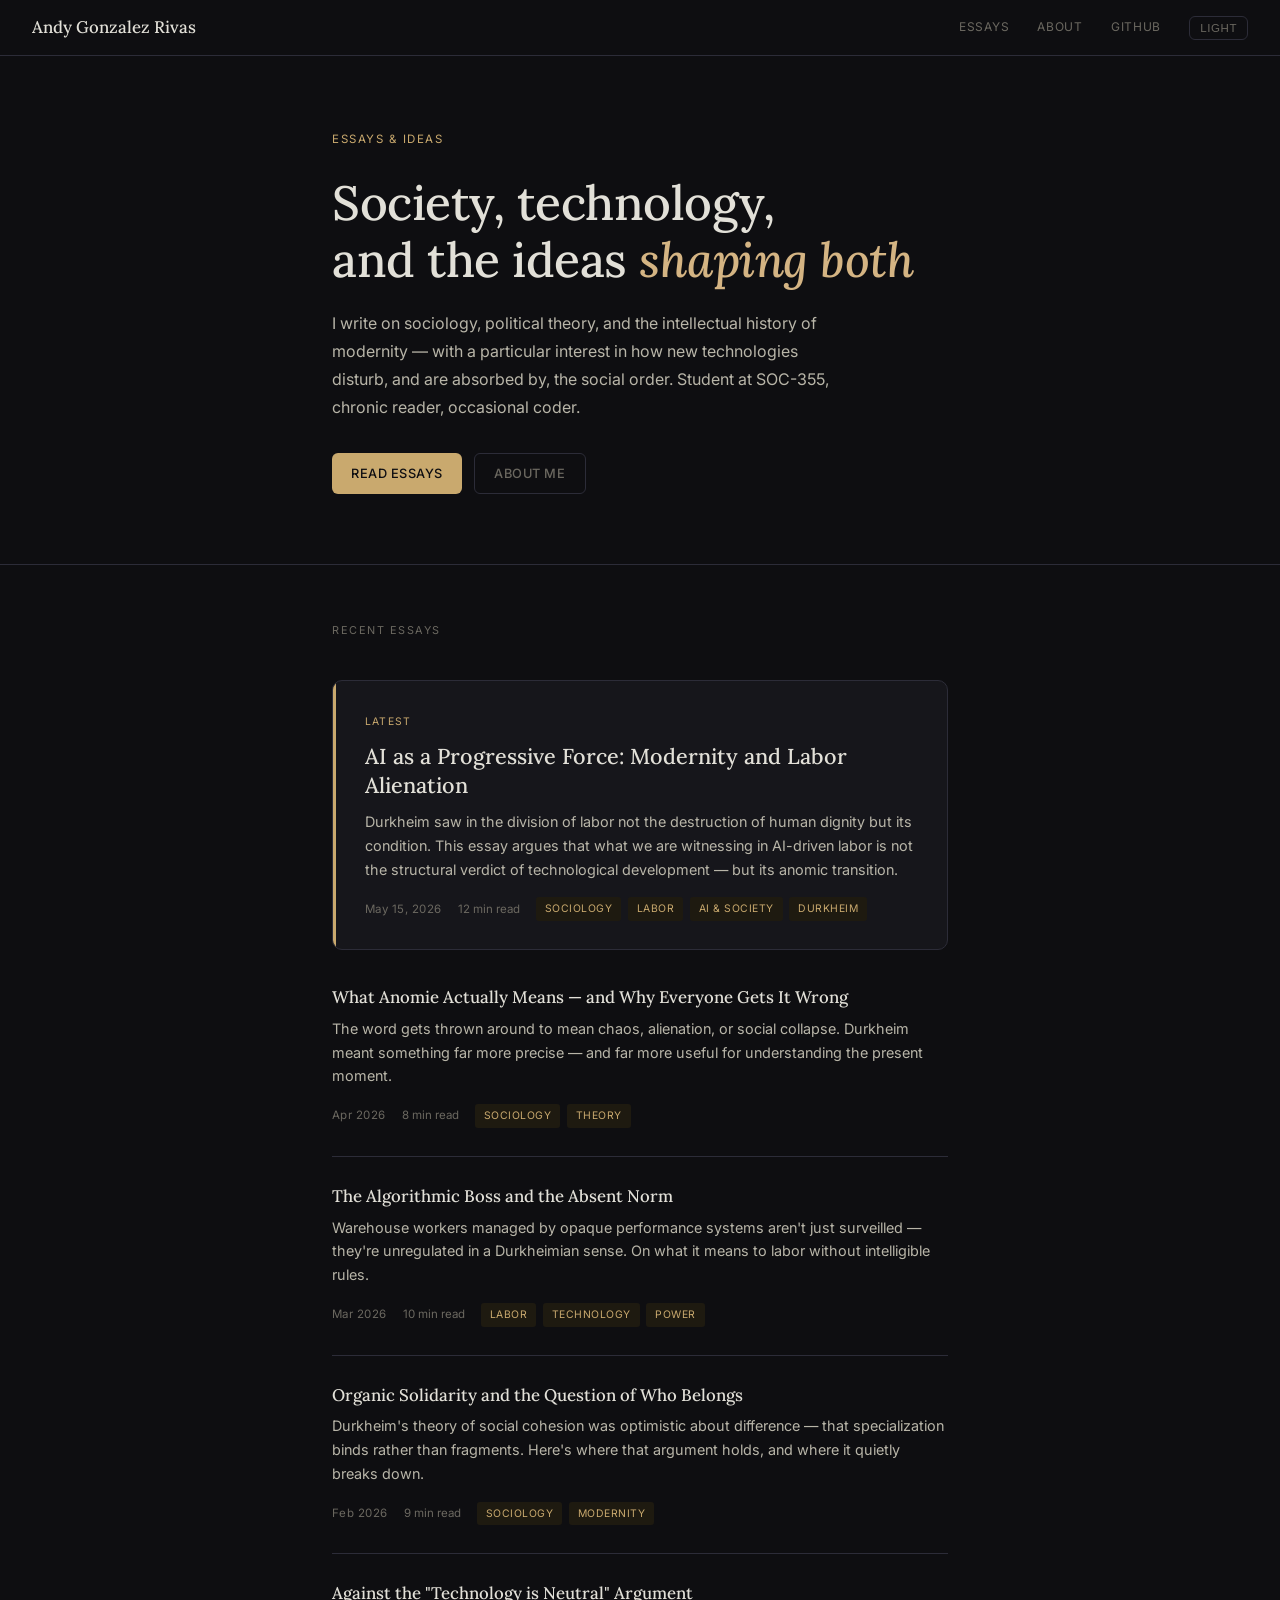
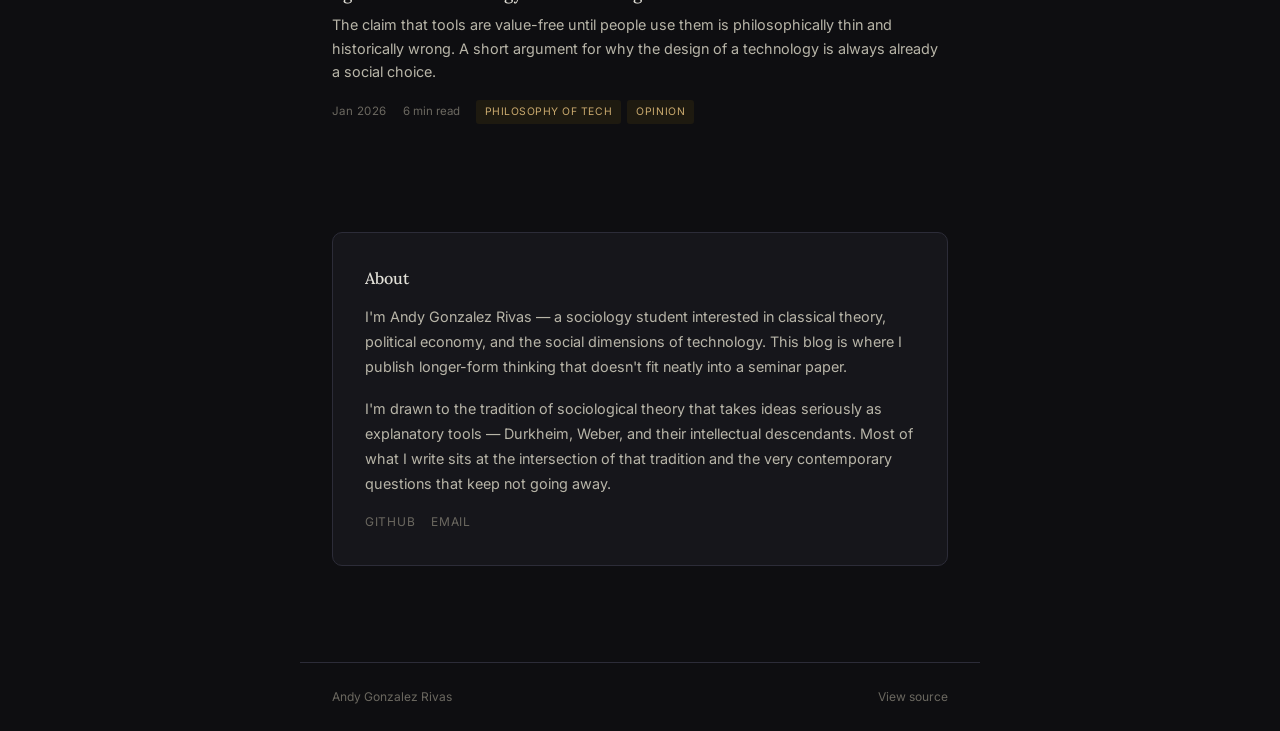
==== commit f04127a4: "Add new essay and update homepage/rss" ====
--- a/index.html
+++ b/index.html
@@ -4,18 +4,34 @@
   <meta charset="UTF-8" />
   <meta name="viewport" content="width=device-width, initial-scale=1.0" />
   <title>Andy Gonzalez Rivas</title>
+  <meta name="description" content="Essays on society, technology, and the ideas shaping both. Sociology, political theory, and the intellectual history of modernity." />
+  <meta name="author" content="Andy Gonzalez Rivas" />
+  <link rel="canonical" href="https://andyglzrivas.github.io/" />
+
+  <!-- Open Graph -->
+  <meta property="og:type" content="website" />
+  <meta property="og:url" content="https://andyglzrivas.github.io/" />
+  <meta property="og:title" content="Andy Gonzalez Rivas" />
+  <meta property="og:description" content="Essays on society, technology, and the ideas shaping both. Sociology, political theory, and the intellectual history of modernity." />
+  <meta property="og:site_name" content="Andy Gonzalez Rivas" />
+
+  <!-- Twitter / X card -->
+  <meta name="twitter:card" content="summary" />
+  <meta name="twitter:title" content="Andy Gonzalez Rivas" />
+  <meta name="twitter:description" content="Essays on society, technology, and the ideas shaping both." />
   <link rel="preconnect" href="https://fonts.googleapis.com" />
   <link href="https://fonts.googleapis.com/css2?family=Lora:ital,wght@0,400;0,500;0,600;1,400;1,500&family=Inter:wght@300;400;500;600&display=swap" rel="stylesheet" />
   <link rel="stylesheet" href="style.css" />
+  <link rel="alternate" type="application/rss+xml" title="Andy Gonzalez Rivas" href="https://andyglzrivas.github.io/feed.xml" />
 </head>
 <body>
 
-<nav>
+<nav class="site-nav">
   <div class="nav-logo">Andy Gonzalez Rivas</div>
   <div class="nav-links">
     <a href="#essays">Essays</a>
     <a href="#about" data-hide-sm>About</a>
-    <a href="https://github.com/andy00091" target="_blank" data-hide-sm>GitHub</a>
+    <a href="https://github.com/andyglzrivas" target="_blank" data-hide-sm>GitHub</a>
     <button class="theme-toggle" onclick="toggleTheme()">Light</button>
   </div>
 </nav>
@@ -58,7 +74,7 @@
 
     <div class="post-list">
 
-      <div class="post-item">
+      <div class="post-item" onclick="location.href='posts/what-anomie-actually-means.html'">
         <div class="post-title">What Anomie Actually Means — and Why Everyone Gets It Wrong</div>
         <p class="post-excerpt">The word gets thrown around to mean chaos, alienation, or social collapse. Durkheim meant something far more precise — and far more useful for understanding the present moment.</p>
         <div class="post-meta">
@@ -111,7 +127,7 @@
         I'm drawn to the tradition of sociological theory that takes ideas seriously as explanatory tools — Durkheim, Weber, and their intellectual descendants. Most of what I write sits at the intersection of that tradition and the very contemporary questions that keep not going away.
       </p>
       <div class="about-links">
-        <a href="https://github.com/andy00091" target="_blank">GitHub</a>
+        <a href="https://github.com/andyglzrivas" target="_blank">GitHub</a>
         <a href="mailto:aglzrivas@gmail.com">Email</a>
       </div>
     </div>
@@ -120,7 +136,7 @@
 
 <footer>
   <span>Andy Gonzalez Rivas</span>
-  <a href="https://github.com/andy00091/andy00091.github.io" target="_blank">View source</a>
+  <a href="https://github.com/andyglzrivas/andyglzrivas.github.io" target="_blank">View source</a>
 </footer>
 
 <script>
--- a/style.css
+++ b/style.css
@@ -62,12 +62,19 @@
   font-size: 1.05rem;
   font-weight: 500;
   color: var(--text);
+  white-space: nowrap;
+  overflow: hidden;
+  text-overflow: ellipsis;
+  min-width: 0;
+  flex-shrink: 1;
+  margin-right: 1rem;
 }
 .nav-logo a { color: inherit; }
 .nav-logo a:hover { text-decoration: none; opacity: 0.75; }
 
 .nav-links {
   display: flex; align-items: center; gap: 1.75rem;
+  flex-shrink: 0;
 }
 .nav-links a,
 .nav-back {
@@ -76,11 +83,12 @@
   text-transform: uppercase;
   color: var(--muted);
   transition: color 0.2s;
+  white-space: nowrap;
 }
 .nav-links a:hover,
 .nav-back:hover { color: var(--accent); text-decoration: none; }
 
-.nav-right { display: flex; align-items: center; gap: 1.25rem; }
+.nav-right { display: flex; align-items: center; gap: 1.25rem; flex-shrink: 0; }
 
 .theme-toggle {
   background: none;
@@ -451,7 +459,12 @@
    Responsive
    ============================================================ */
 @media (max-width: 560px) {
-  nav { padding: 0 1.25rem; }
+  nav { padding: 0 1.25rem; gap: 0.5rem; }
+  /* Truncate long logo name on small screens */
+  .nav-logo { font-size: 0.9rem; }
+  /* Hide secondary nav links on mobile to avoid overflow */
+  [data-hide-sm] { display: none; }
+  .nav-links { gap: 1rem; }
   .hero, .posts-section, .about-section, .rule, .article-wrapper { padding-left: 1.25rem; padding-right: 1.25rem; }
   .article-body p:first-child::first-letter { font-size: 2.8rem; }
   footer { flex-direction: column; gap: 0.5rem; text-align: center; }
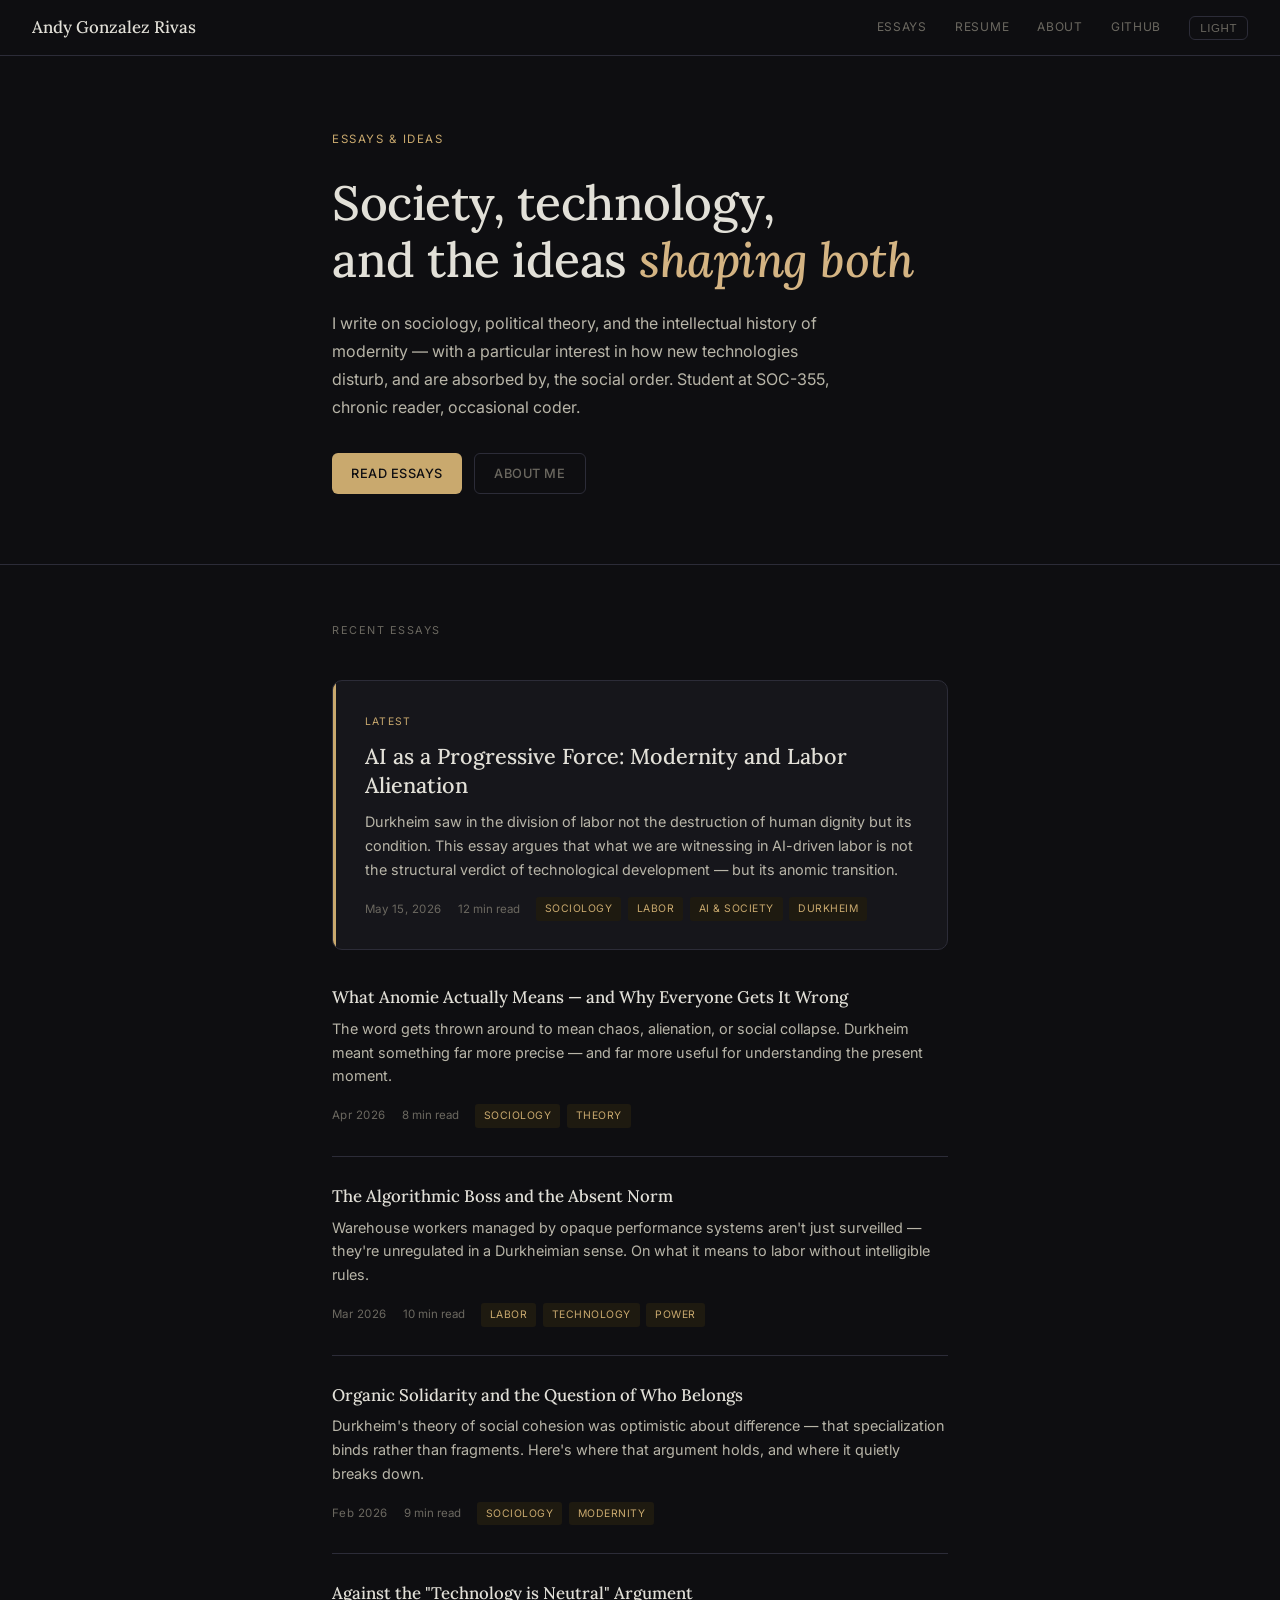
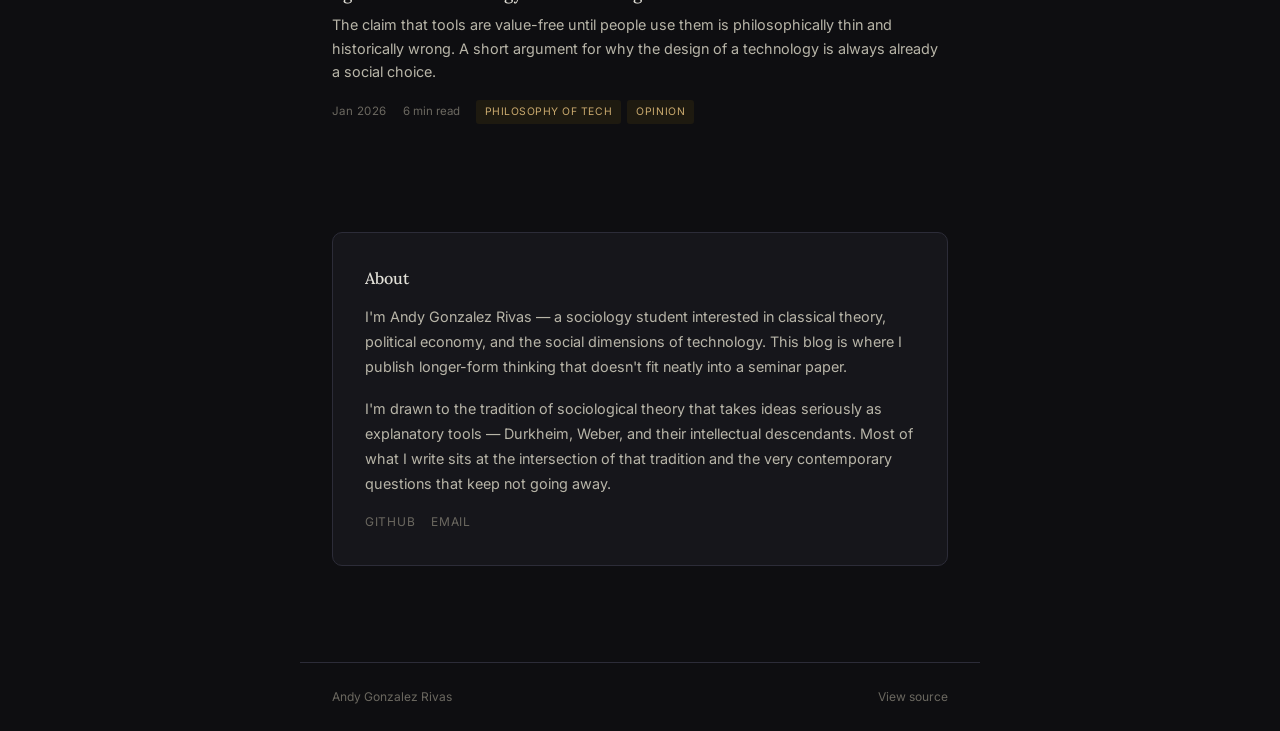
==== commit 1e2a158f: "Add resume page with full CV content" ====
--- a/index.html
+++ b/index.html
@@ -30,6 +30,7 @@
   <div class="nav-logo">Andy Gonzalez Rivas</div>
   <div class="nav-links">
     <a href="#essays">Essays</a>
+    <a href="resume.html" data-hide-sm>Resume</a>
     <a href="#about" data-hide-sm>About</a>
     <a href="https://github.com/andyglzrivas" target="_blank" data-hide-sm>GitHub</a>
     <button class="theme-toggle" onclick="toggleTheme()">Light</button>
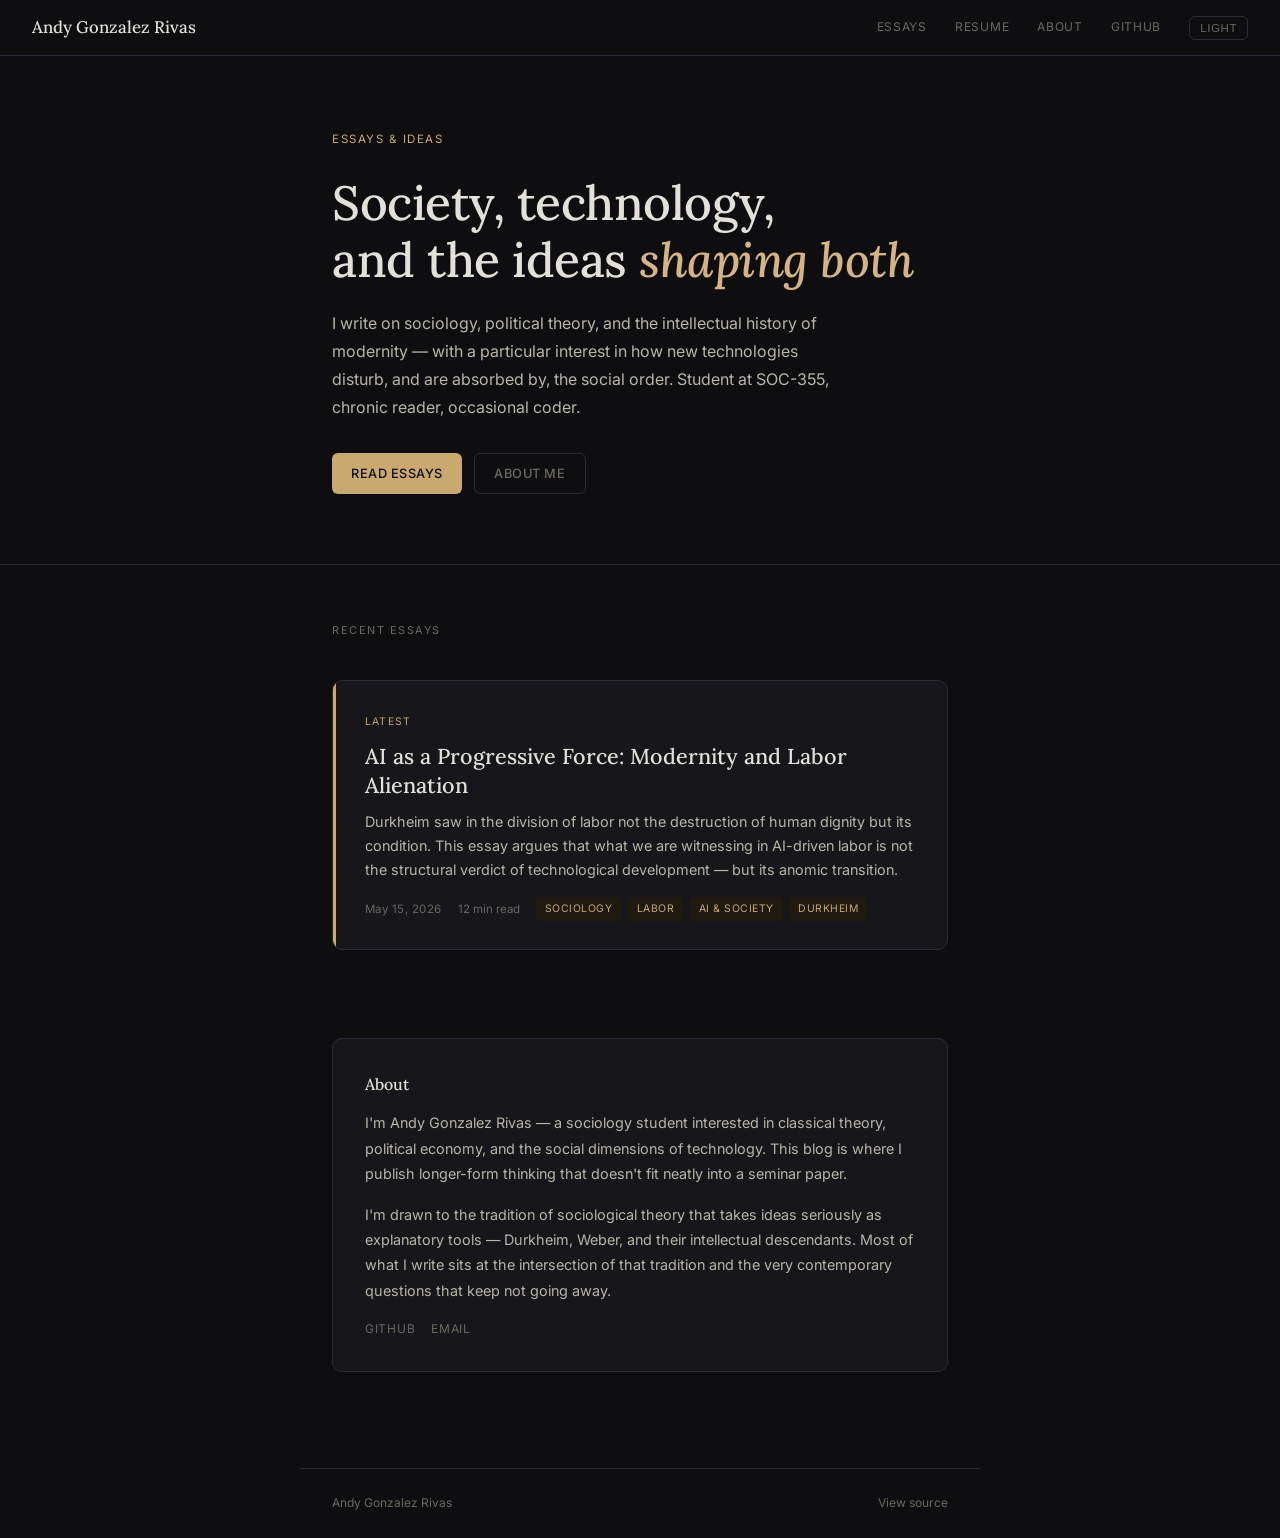
==== commit fc50e1c1: "Remove placeholder essays from index" ====
--- a/index.html
+++ b/index.html
@@ -73,49 +73,7 @@
       </div>
     </div>
 
-    <div class="post-list">
-
-      <div class="post-item" onclick="location.href='posts/what-anomie-actually-means.html'">
-        <div class="post-title">What Anomie Actually Means — and Why Everyone Gets It Wrong</div>
-        <p class="post-excerpt">The word gets thrown around to mean chaos, alienation, or social collapse. Durkheim meant something far more precise — and far more useful for understanding the present moment.</p>
-        <div class="post-meta">
-          <span class="post-date">Apr 2026</span>
-          <span class="post-read-time">8 min read</span>
-          <div class="post-tags"><span class="tag">Sociology</span><span class="tag">Theory</span></div>
-        </div>
-      </div>
-
-      <div class="post-item">
-        <div class="post-title">The Algorithmic Boss and the Absent Norm</div>
-        <p class="post-excerpt">Warehouse workers managed by opaque performance systems aren't just surveilled — they're unregulated in a Durkheimian sense. On what it means to labor without intelligible rules.</p>
-        <div class="post-meta">
-          <span class="post-date">Mar 2026</span>
-          <span class="post-read-time">10 min read</span>
-          <div class="post-tags"><span class="tag">Labor</span><span class="tag">Technology</span><span class="tag">Power</span></div>
-        </div>
-      </div>
-
-      <div class="post-item">
-        <div class="post-title">Organic Solidarity and the Question of Who Belongs</div>
-        <p class="post-excerpt">Durkheim's theory of social cohesion was optimistic about difference — that specialization binds rather than fragments. Here's where that argument holds, and where it quietly breaks down.</p>
-        <div class="post-meta">
-          <span class="post-date">Feb 2026</span>
-          <span class="post-read-time">9 min read</span>
-          <div class="post-tags"><span class="tag">Sociology</span><span class="tag">Modernity</span></div>
-        </div>
-      </div>
-
-      <div class="post-item">
-        <div class="post-title">Against the "Technology is Neutral" Argument</div>
-        <p class="post-excerpt">The claim that tools are value-free until people use them is philosophically thin and historically wrong. A short argument for why the design of a technology is always already a social choice.</p>
-        <div class="post-meta">
-          <span class="post-date">Jan 2026</span>
-          <span class="post-read-time">6 min read</span>
-          <div class="post-tags"><span class="tag">Philosophy of Tech</span><span class="tag">Opinion</span></div>
-        </div>
-      </div>
-
-    </div>
+    <div class="post-list"></div>
   </section>
 
   <section class="about-section" id="about">
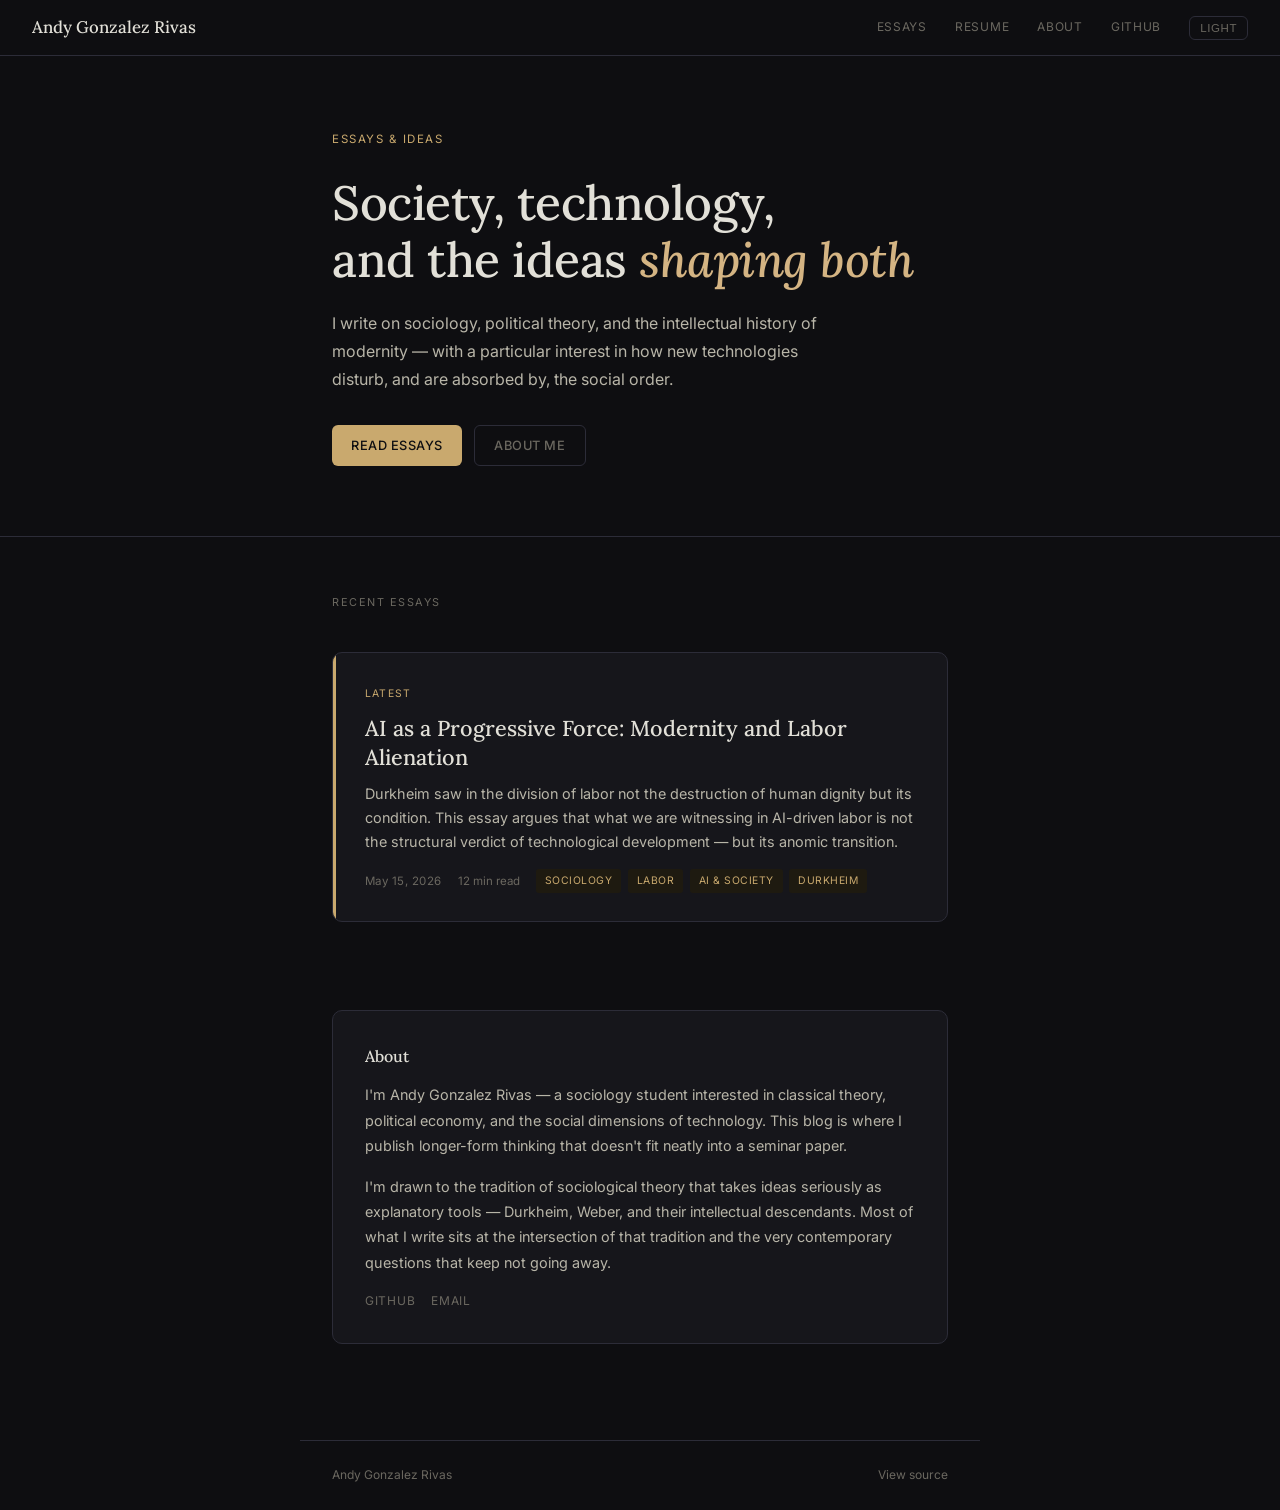
==== commit a0fe2eb1: "Edit hero bio for clarity Removed a redundant phrase from the hero bio." ====
--- a/index.html
+++ b/index.html
@@ -42,7 +42,7 @@
     <div class="hero-kicker">Essays &amp; Ideas</div>
     <h1>Society, technology,<br>and the ideas <em>shaping both</em></h1>
     <p class="hero-bio">
-      I write on sociology, political theory, and the intellectual history of modernity — with a particular interest in how new technologies disturb, and are absorbed by, the social order. Student at SOC-355, chronic reader, occasional coder.
+      I write on sociology, political theory, and the intellectual history of modernity — with a particular interest in how new technologies disturb, and are absorbed by, the social order.
     </p>
     <div class="hero-actions">
       <a href="#essays" class="btn btn-primary">Read essays</a>
